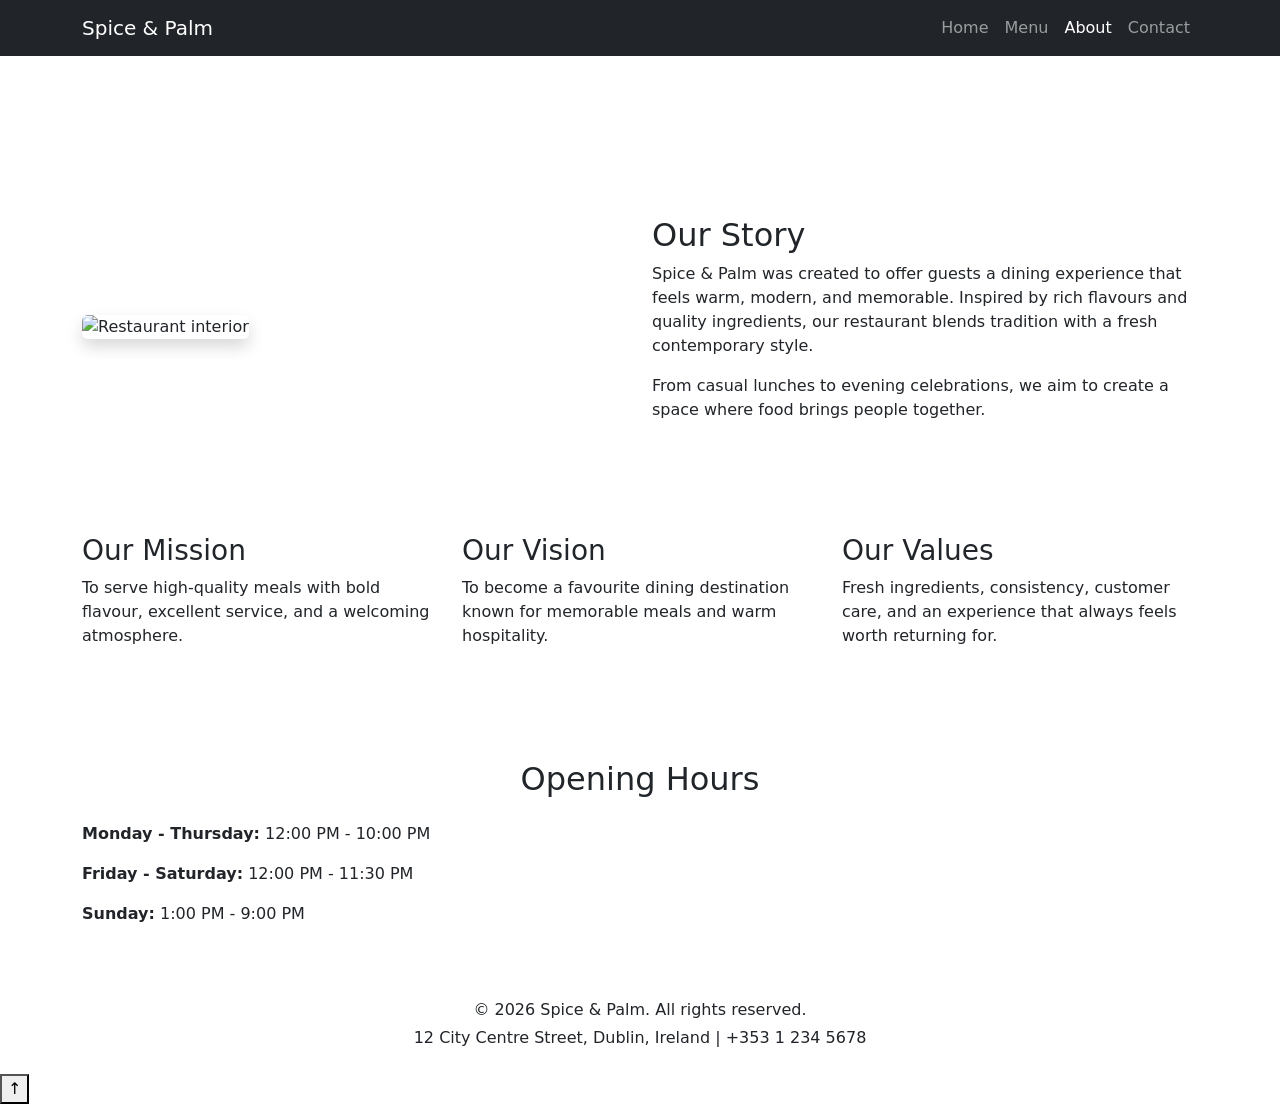
==== about.html @ 191adf2b "Add files via upload" ====
<!--Fine Dining for Spice & Palm-->
<!--All images were gotten from Unsplash.com-->



<!DOCTYPE html>
<html lang="en">
	<head>
		<meta charset="UTF-8">
		<meta name="viewport" content="width=device-width, initial-scale=1.0">
		<title>About Us | Spice & Palm</title>

		<!-- bootstrap CSS -->
		<link href="https://cdn.jsdelivr.net/npm/bootstrap@5.3.3/dist/css/bootstrap.min.css" rel="stylesheet">

		<!-- external CSS -->
		<link rel="stylesheet" href="CSS/external.css">
	</head>
	<body>

		<!-- navigation bar -->
		<header>
			<nav class="navbar navbar-expand-lg navbar-dark bg-dark">
				<div class="container">
					<a class="navbar-brand" href="index.html">Spice & Palm</a>
					<button class="navbar-toggler" type="button" data-bs-toggle="collapse" data-bs-target="#navbarNav">
						<span class="navbar-toggler-icon"></span>
					</button>

					<div class="collapse navbar-collapse" id="navbarNav">
						<ul class="navbar-nav ms-auto">
							<li class="nav-item"><a class="nav-link" href="index.html" target="_blank">Home</a></li>
							<li class="nav-item"><a class="nav-link" href="menu.html" target="_blank">Menu</a></li>
						    <li class="nav-item"><a class="nav-link active" href="about.html">About</a></li>
							<li class="nav-item"><a class="nav-link" href="contact.html" target="_blank">Contact</a></li>
						</ul>
					</div>
				</div>
			</nav>
		</header>

		<main>
			<!-- about hero -->
			<section class="about-hero text-center text-white d-flex align-items-center">
				<div class="container">
				  <h1 class="display-5 fw-bold">About Spice & Palm</h1>
				  <p class="lead">Where bold flavours, hospitality, and style come together.</p>
				</div>
			</section>

			<!-- our story -->
			<section class="container my-5">
				<div class="row align-items-center g-4">
					<div class="col-md-6">
						<img src="IMAGES/contact_hero.avif" alt="Restaurant interior" class="img-fluid rounded shadow">
					</div>
					<div class="col-md-6">
						<h2 class="section-title">Our Story</h2>
						<p>
						  Spice & Palm was created to offer guests a dining experience that feels warm, modern, and memorable.
						  Inspired by rich flavours and quality ingredients, our restaurant blends tradition with a fresh contemporary style.
						</p>
						<p>
						  From casual lunches to evening celebrations, we aim to create a space where food brings people together.
						</p>
					</div>
				</div>
			</section>

			<!-- mission / vision -->
			<section class="about-values py-5">
				<div class="container">
					<div class="row g-4">
						<div class="col-md-4">
							<div class="value-card h-100">
								<h3>Our Mission</h3>
								<p>To serve high-quality meals with bold flavour, excellent service, and a welcoming atmosphere.</p>
						  </div>
						</div>
						<div class="col-md-4">
							<div class="value-card h-100">
								<h3>Our Vision</h3>
								<p>To become a favourite dining destination known for memorable meals and warm hospitality.</p>
							</div>
						</div>
						<div class="col-md-4">
							<div class="value-card h-100">
								<h3>Our Values</h3>
								<p>Fresh ingredients, consistency, customer care, and an experience that always feels worth returning for.</p>
							</div>
						</div>
					</div>
				</div>
			</section>

		  <!-- opening hours -->
			<section class="container my-5">
				<h2 class="section-title text-center mb-4">Opening Hours</h2>
				<div class="hours-box mx-auto">
				  <p><strong>Monday - Thursday:</strong> 12:00 PM - 10:00 PM</p>
				  <p><strong>Friday - Saturday:</strong> 12:00 PM - 11:30 PM</p>
				  <p><strong>Sunday:</strong> 1:00 PM - 9:00 PM</p>
				</div>
			</section>
		</main>

		<!--footer-->
		<footer class="text-center py-4">
			<div class="container">
				<p class="mb-1">&copy; 2026 Spice & Palm. All rights reserved.</p>
				<p class="mb-0">12 City Centre Street, Dublin, Ireland | +353 1 234 5678</p>
			</div>
		</footer>

		<!--back to the top arrow -->
		<button onclick="scrollToTop()" id="topBtn">↑</button>

		<!-- bootstrap JS -->
		<script src="https://cdn.jsdelivr.net/npm/bootstrap@5.3.3/dist/js/bootstrap.bundle.min.js"></script>

		<!-- external JS -->
		<script src="JS/external.js"></script>
	</body>
</html>
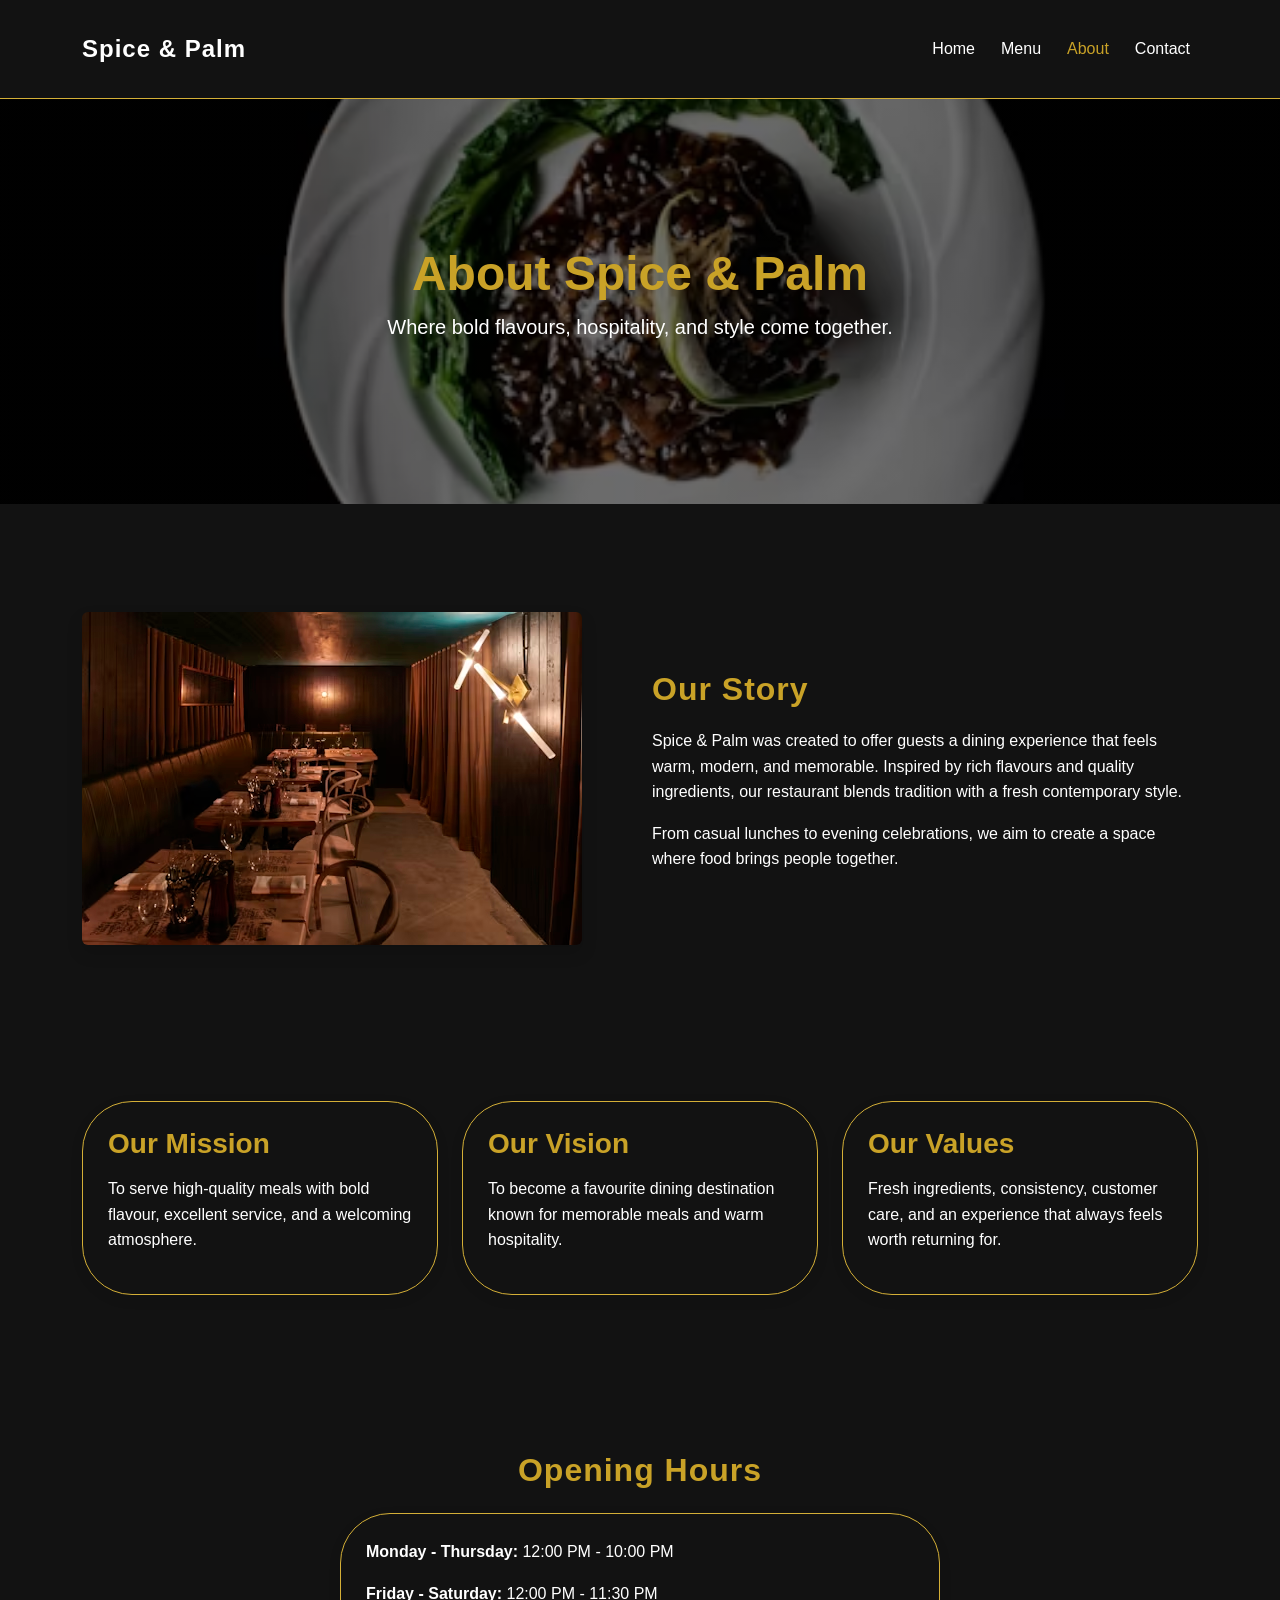
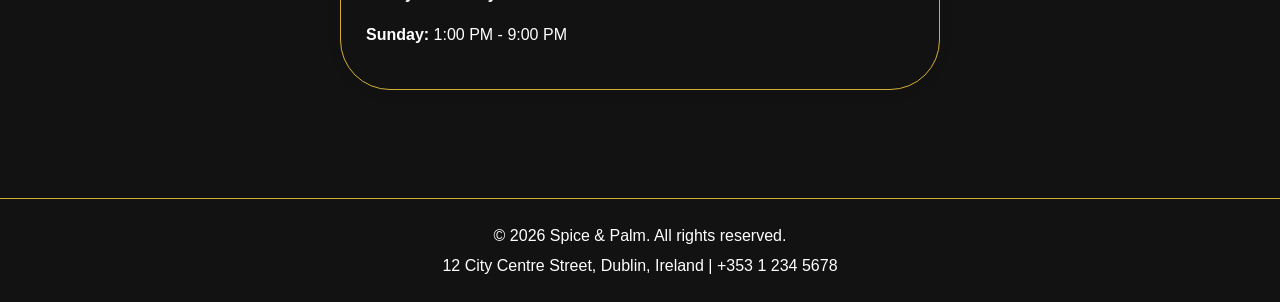
==== commit d3dfb7a7: "My local website files" ====
--- a/about.html
+++ b/about.html
@@ -1,124 +1,125 @@
-<!--Fine Dining for Spice & Palm-->
-<!--All images were gotten from Unsplash.com-->
-
-
-
-<!DOCTYPE html>
-<html lang="en">
-	<head>
-		<meta charset="UTF-8">
-		<meta name="viewport" content="width=device-width, initial-scale=1.0">
-		<title>About Us | Spice & Palm</title>
-
-		<!-- bootstrap CSS -->
-		<link href="https://cdn.jsdelivr.net/npm/bootstrap@5.3.3/dist/css/bootstrap.min.css" rel="stylesheet">
-
-		<!-- external CSS -->
-		<link rel="stylesheet" href="CSS/external.css">
-	</head>
-	<body>
-
-		<!-- navigation bar -->
-		<header>
-			<nav class="navbar navbar-expand-lg navbar-dark bg-dark">
-				<div class="container">
-					<a class="navbar-brand" href="index.html">Spice & Palm</a>
-					<button class="navbar-toggler" type="button" data-bs-toggle="collapse" data-bs-target="#navbarNav">
-						<span class="navbar-toggler-icon"></span>
-					</button>
-
-					<div class="collapse navbar-collapse" id="navbarNav">
-						<ul class="navbar-nav ms-auto">
-							<li class="nav-item"><a class="nav-link" href="index.html" target="_blank">Home</a></li>
-							<li class="nav-item"><a class="nav-link" href="menu.html" target="_blank">Menu</a></li>
-						    <li class="nav-item"><a class="nav-link active" href="about.html">About</a></li>
-							<li class="nav-item"><a class="nav-link" href="contact.html" target="_blank">Contact</a></li>
-						</ul>
-					</div>
-				</div>
-			</nav>
-		</header>
-
-		<main>
-			<!-- about hero -->
-			<section class="about-hero text-center text-white d-flex align-items-center">
-				<div class="container">
-				  <h1 class="display-5 fw-bold">About Spice & Palm</h1>
-				  <p class="lead">Where bold flavours, hospitality, and style come together.</p>
-				</div>
-			</section>
-
-			<!-- our story -->
-			<section class="container my-5">
-				<div class="row align-items-center g-4">
-					<div class="col-md-6">
-						<img src="IMAGES/contact_hero.avif" alt="Restaurant interior" class="img-fluid rounded shadow">
-					</div>
-					<div class="col-md-6">
-						<h2 class="section-title">Our Story</h2>
-						<p>
-						  Spice & Palm was created to offer guests a dining experience that feels warm, modern, and memorable.
-						  Inspired by rich flavours and quality ingredients, our restaurant blends tradition with a fresh contemporary style.
-						</p>
-						<p>
-						  From casual lunches to evening celebrations, we aim to create a space where food brings people together.
-						</p>
-					</div>
-				</div>
-			</section>
-
-			<!-- mission / vision -->
-			<section class="about-values py-5">
-				<div class="container">
-					<div class="row g-4">
-						<div class="col-md-4">
-							<div class="value-card h-100">
-								<h3>Our Mission</h3>
-								<p>To serve high-quality meals with bold flavour, excellent service, and a welcoming atmosphere.</p>
-						  </div>
-						</div>
-						<div class="col-md-4">
-							<div class="value-card h-100">
-								<h3>Our Vision</h3>
-								<p>To become a favourite dining destination known for memorable meals and warm hospitality.</p>
-							</div>
-						</div>
-						<div class="col-md-4">
-							<div class="value-card h-100">
-								<h3>Our Values</h3>
-								<p>Fresh ingredients, consistency, customer care, and an experience that always feels worth returning for.</p>
-							</div>
-						</div>
-					</div>
-				</div>
-			</section>
-
-		  <!-- opening hours -->
-			<section class="container my-5">
-				<h2 class="section-title text-center mb-4">Opening Hours</h2>
-				<div class="hours-box mx-auto">
-				  <p><strong>Monday - Thursday:</strong> 12:00 PM - 10:00 PM</p>
-				  <p><strong>Friday - Saturday:</strong> 12:00 PM - 11:30 PM</p>
-				  <p><strong>Sunday:</strong> 1:00 PM - 9:00 PM</p>
-				</div>
-			</section>
-		</main>
-
-		<!--footer-->
-		<footer class="text-center py-4">
-			<div class="container">
-				<p class="mb-1">&copy; 2026 Spice & Palm. All rights reserved.</p>
-				<p class="mb-0">12 City Centre Street, Dublin, Ireland | +353 1 234 5678</p>
-			</div>
-		</footer>
-
-		<!--back to the top arrow -->
-		<button onclick="scrollToTop()" id="topBtn">↑</button>
-
-		<!-- bootstrap JS -->
-		<script src="https://cdn.jsdelivr.net/npm/bootstrap@5.3.3/dist/js/bootstrap.bundle.min.js"></script>
-
-		<!-- external JS -->
-		<script src="JS/external.js"></script>
-	</body>
+<!--Fine Dining for Spice & Palm-->
+<!--All images were gotten from Unsplash.com-->
+<!--bootstrap was linked via CDN assuming there will be internet when the website is viewed-->
+
+
+
+<!DOCTYPE html>
+<html lang="en">
+	<head>
+		<meta charset="UTF-8">
+		<meta name="viewport" content="width=device-width, initial-scale=1.0">
+		<title>About Us | Spice & Palm</title>
+
+		<!-- bootstrap CSS -->
+		<link href="https://cdn.jsdelivr.net/npm/bootstrap@5.3.3/dist/css/bootstrap.min.css" rel="stylesheet">
+
+		<!-- external CSS -->
+		<link rel="stylesheet" href="CSS/external.css">
+	</head>
+	<body>
+
+		<!-- navigation bar -->
+		<header>
+			<nav class="navbar navbar-expand-lg navbar-dark bg-dark">
+				<div class="container">
+					<a class="navbar-brand" href="index.html">Spice & Palm</a>
+					<button class="navbar-toggler" type="button" data-bs-toggle="collapse" data-bs-target="#navbarNav">
+						<span class="navbar-toggler-icon"></span>
+					</button>
+
+					<div class="collapse navbar-collapse" id="navbarNav">
+						<ul class="navbar-nav ms-auto">
+							<li class="nav-item"><a class="nav-link" href="index.html" target="_blank">Home</a></li>
+							<li class="nav-item"><a class="nav-link" href="menu.html" target="_blank">Menu</a></li>
+						    <li class="nav-item"><a class="nav-link active" href="about.html">About</a></li>
+							<li class="nav-item"><a class="nav-link" href="contact.html" target="_blank">Contact</a></li>
+						</ul>
+					</div>
+				</div>
+			</nav>
+		</header>
+
+		<main>
+			<!-- about hero -->
+			<section class="about-hero text-center text-white d-flex align-items-center">
+				<div class="container">
+				  <h1 class="display-5 fw-bold">About Spice & Palm</h1>
+				  <p class="lead">Where bold flavours, hospitality, and style come together.</p>
+				</div>
+			</section>
+
+			<!-- our story -->
+			<section class="container my-5">
+				<div class="row align-items-center g-4">
+					<div class="col-md-6">
+						<img src="IMAGES/contact_hero.avif" alt="Restaurant interior" class="img-fluid rounded shadow">
+					</div>
+					<div class="col-md-6">
+						<h2 class="section-title">Our Story</h2>
+						<p>
+						  Spice & Palm was created to offer guests a dining experience that feels warm, modern, and memorable.
+						  Inspired by rich flavours and quality ingredients, our restaurant blends tradition with a fresh contemporary style.
+						</p>
+						<p>
+						  From casual lunches to evening celebrations, we aim to create a space where food brings people together.
+						</p>
+					</div>
+				</div>
+			</section>
+
+			<!-- mission / vision -->
+			<section class="about-values py-5">
+				<div class="container">
+					<div class="row g-4">
+						<div class="col-md-4">
+							<div class="value-card h-100">
+								<h3>Our Mission</h3>
+								<p>To serve high-quality meals with bold flavour, excellent service, and a welcoming atmosphere.</p>
+						  </div>
+						</div>
+						<div class="col-md-4">
+							<div class="value-card h-100">
+								<h3>Our Vision</h3>
+								<p>To become a favourite dining destination known for memorable meals and warm hospitality.</p>
+							</div>
+						</div>
+						<div class="col-md-4">
+							<div class="value-card h-100">
+								<h3>Our Values</h3>
+								<p>Fresh ingredients, consistency, customer care, and an experience that always feels worth returning for.</p>
+							</div>
+						</div>
+					</div>
+				</div>
+			</section>
+
+		  <!-- opening hours -->
+			<section class="container my-5">
+				<h2 class="section-title text-center mb-4">Opening Hours</h2>
+				<div class="hours-box mx-auto">
+				  <p><strong>Monday - Thursday:</strong> 12:00 PM - 10:00 PM</p>
+				  <p><strong>Friday - Saturday:</strong> 12:00 PM - 11:30 PM</p>
+				  <p><strong>Sunday:</strong> 1:00 PM - 9:00 PM</p>
+				</div>
+			</section>
+		</main>
+
+		<!--footer-->
+		<footer class="text-center py-4">
+			<div class="container">
+				<p class="mb-1">&copy; 2026 Spice & Palm. All rights reserved.</p>
+				<p class="mb-0">12 City Centre Street, Dublin, Ireland | +353 1 234 5678</p>
+			</div>
+		</footer>
+
+		<!--back to the top arrow -->
+		<button onclick="scrollToTop()" id="topBtn">↑</button>
+
+		<!-- bootstrap JS -->
+		<script src="https://cdn.jsdelivr.net/npm/bootstrap@5.3.3/dist/js/bootstrap.bundle.min.js"></script>
+
+		<!-- external JS -->
+		<script src="JS/external.js"></script>
+	</body>
 </html>
--- a/CSS/external.css
+++ b/CSS/external.css
@@ -0,0 +1,346 @@
+:root {
+  --primary: #121212;
+  --accent: #C9A227;
+  --bg: #FAFAFA;
+  --text: #FFFFFF;
+  --white: #FFFFFF;
+  --muted: #777777;
+}
+
+body {
+  font-family: Arial, sans-serif;
+  background-color: #121212;
+  color: var(--text);
+  margin: 0;
+  padding: 0;
+  line-height: 1.6;
+}
+
+section {
+  padding: 60px 0;
+}
+
+h1, h2, h3, h4, h5 {
+  color: var(--accent);
+  font-weight: 700;
+}
+
+p {
+  color: var(--text);
+}
+
+a {
+  text-decoration: none;
+}
+
+/* Navbar */
+.navbar {
+  background-color: var(--primary) !important;
+  padding: 15px 0;
+}
+
+.navbar-brand {
+  font-weight: bold;
+  letter-spacing: 1px;
+  font-size: 1.5rem;
+  color: var(--white) !important;
+}
+
+.nav-link {
+  color: var(--white) !important;
+  margin-left: 10px;
+  font-weight: 500;
+  transition: color 0.3s ease;
+}
+
+.nav-link:hover,
+.nav-link.active {
+  color: var(--accent) !important;
+}
+
+/* General text */
+.section-title {
+  color: var(--accent);
+  font-weight: bold;
+  margin-bottom: 20px;
+  letter-spacing: 1px;
+}
+
+.section-text {
+  max-width: 800px;
+  margin: 0 auto;
+  line-height: 1.8;
+}
+
+/* Buttons */
+.btn-gold {
+  background-color: #D4AF37;
+  color: var(--text);
+  border: none;
+  padding: 12px 28px;
+  font-weight: 600;
+  border-radius: 30px;
+  transition: all 0.3s ease;
+}
+
+.btn-gold:hover {
+  background-color: #a8861d;
+  color: white;
+  transform: translateY(-2px);
+}
+
+.btn-outline-dark {
+  border-radius: 30px;
+  padding: 10px 20px;
+  font-weight: 600;
+}
+
+/* Hero sections */
+.hero,
+.menu-hero,
+.about-hero,
+.contact-hero {
+  text-align: center;
+  display: flex;
+  align-items: center;
+  color: var(--white);
+}
+
+.hero {
+  background: linear-gradient(rgba(0, 0, 0, 0.6), rgba(0, 0, 0, 0.6)),
+              url('../IMAGES/hero.avif') center/cover no-repeat;
+  min-height: 90vh;
+  padding: 60px 20px;
+}
+
+.menu-hero,
+.about-hero,
+.contact-hero {
+  min-height: 45vh;
+  padding: 60px 20px;
+}
+
+.menu-hero {
+  background: linear-gradient(rgba(0, 0, 0, 0.55), rgba(0, 0, 0, 0.55)),
+              url('../IMAGES/menu_hero.avif') center/cover no-repeat;
+}
+.about-hero {
+  background: linear-gradient(rgba(0, 0, 0, 0.55), rgba(0, 0, 0, 0.55)),
+              url('../IMAGES/mains.avif') center/cover no-repeat;
+}
+
+.contact-hero {
+  background: linear-gradient(rgba(0, 0, 0, 0.55), rgba(0, 0, 0, 0.55)),
+              url('../IMAGES/contact_hero.avif') center/cover no-repeat;
+}
+
+.menu-hero h1,
+.about-hero h1,
+.contact-hero h1 {
+  color: D4AF37;
+}
+
+.hero h1,
+.hero p,
+.menu-hero p,
+.about-hero p,
+.contact-hero p {
+  color: white;
+}
+
+.hero h1 span {
+	color: #D4AF37;
+}
+
+/* Cards and boxes */
+.card,
+.custom-card,
+.menu-card,
+.feature-box,
+.value-card,
+.hours-box,
+.contact-info-box,
+.form-box {
+  border: 1px solid #D4AF37;
+  border-radius: 50px;
+  box-shadow: 0 4px 14px rgba(0, 0, 0, 0.07);
+    color: var(--text);
+
+}
+
+.custom-card,
+.menu-card {
+  transition: transform 0.3s ease, box-shadow 0.3s ease;
+}
+
+.custom-card:hover,
+.menu-card:hover {
+  transform: translateY(-4px);
+  box-shadow: 0 10px 20px rgba(0, 0, 0, 0.1);
+}
+
+.card img,
+.custom-card img,
+.menu-card img {
+  object-fit: cover;
+}
+
+/* Home page */
+.custom-card img {
+  height: 250px;
+}
+
+.why-choose,
+.about-values {
+  background-color: var(--primary);
+  color: var(--text);
+}
+
+.feature-box,
+.value-card,
+.hours-box,
+.contact-info-box,
+.form-box {
+  background-color: var(--black);
+  padding: 25px;
+}
+
+/* Menu page */
+.menu-buttons .btn {
+	  color: var(--text);
+  border-radius: 30px;
+  padding: 10px 20px;
+  font-weight: 600;
+}
+
+.menu-card {
+  overflow: hidden;
+}
+
+.menu-card img {
+  height: 250px;
+}
+
+.card-body{
+	background-color: var(--primary);
+}
+
+.menu-tag {
+  display: inline-block;
+  background-color: #D4AF37;
+  color: var(--primary);
+  font-size: 0.85rem;
+  padding: 5px 12px;
+  border-radius: 20px;
+}
+
+.menu-price {
+  font-weight: bold;
+  color: var(--accent);
+  color: var(--accent);
+  font-size: 1.1rem;
+  margin-top: 1px;
+}
+
+/* About page */
+.value-card h3 {
+  color: var(--accent);
+  margin-bottom: 15px;
+}
+
+.hours-box {
+  max-width: 600px;
+}
+
+/* Contact page */
+.contact-info-box,
+.form-box {
+  padding: 30px;
+  border: 1px solid #D4AF37;
+}
+
+.form-control {
+	background-color: var(--primary);
+  border-radius: 10px;
+  padding: 12px;
+  border: 1px solid #D4AF37;
+}
+
+.form-control:focus {
+  border-color: var(--accent);
+  box-shadow: 0 0 0 0.2rem rgba(212, 175, 55, 0.2);
+}
+
+textarea.form-control {
+  resize: none;
+}
+
+/* header & Footer */
+header {
+	background-color: var(--primary);
+      padding: 10px 30px;
+      border-bottom: 1px solid #D4AF37;
+      position: sticky;
+      top: 0;
+      z-index: 1000;
+    }
+	
+footer {
+  background-color: var(--primary);
+  color: var(--white);
+  margin-top: 40px;
+  padding: 30px 0;
+  border-top: 1px solid #D4AF37;
+}
+
+footer p {
+  color: var(--white);
+  margin: 0;
+}
+
+/* Responsive Design */
+@media (max-width: 768px) {
+  section {
+    padding: 40px 0;
+  }
+
+  .hero {
+    min-height: 90vh;
+    padding: 40px 15px;
+  }
+
+  .menu-hero,
+  .about-hero,
+  .contact-hero {
+    min-height: 35vh;
+    padding: 40px 15px;
+  }
+
+  .hero h1 {
+    font-size: 2rem;
+  }
+
+  .hero p,
+  .menu-hero p,
+  .about-hero p,
+  .contact-hero p {
+    font-size: 1rem;
+  }
+}
+
+#topBtn {
+  position: fixed;
+  bottom: 20px;
+  right: 20px;
+  background-color: #1f3b2d;
+  color: white;
+  border: none;
+  padding: 10px 15px;
+  border-radius: 50%;
+  display: none;
+}
+
+.map-box {
+  width: 100%;
+  max-width: 100%;
+}
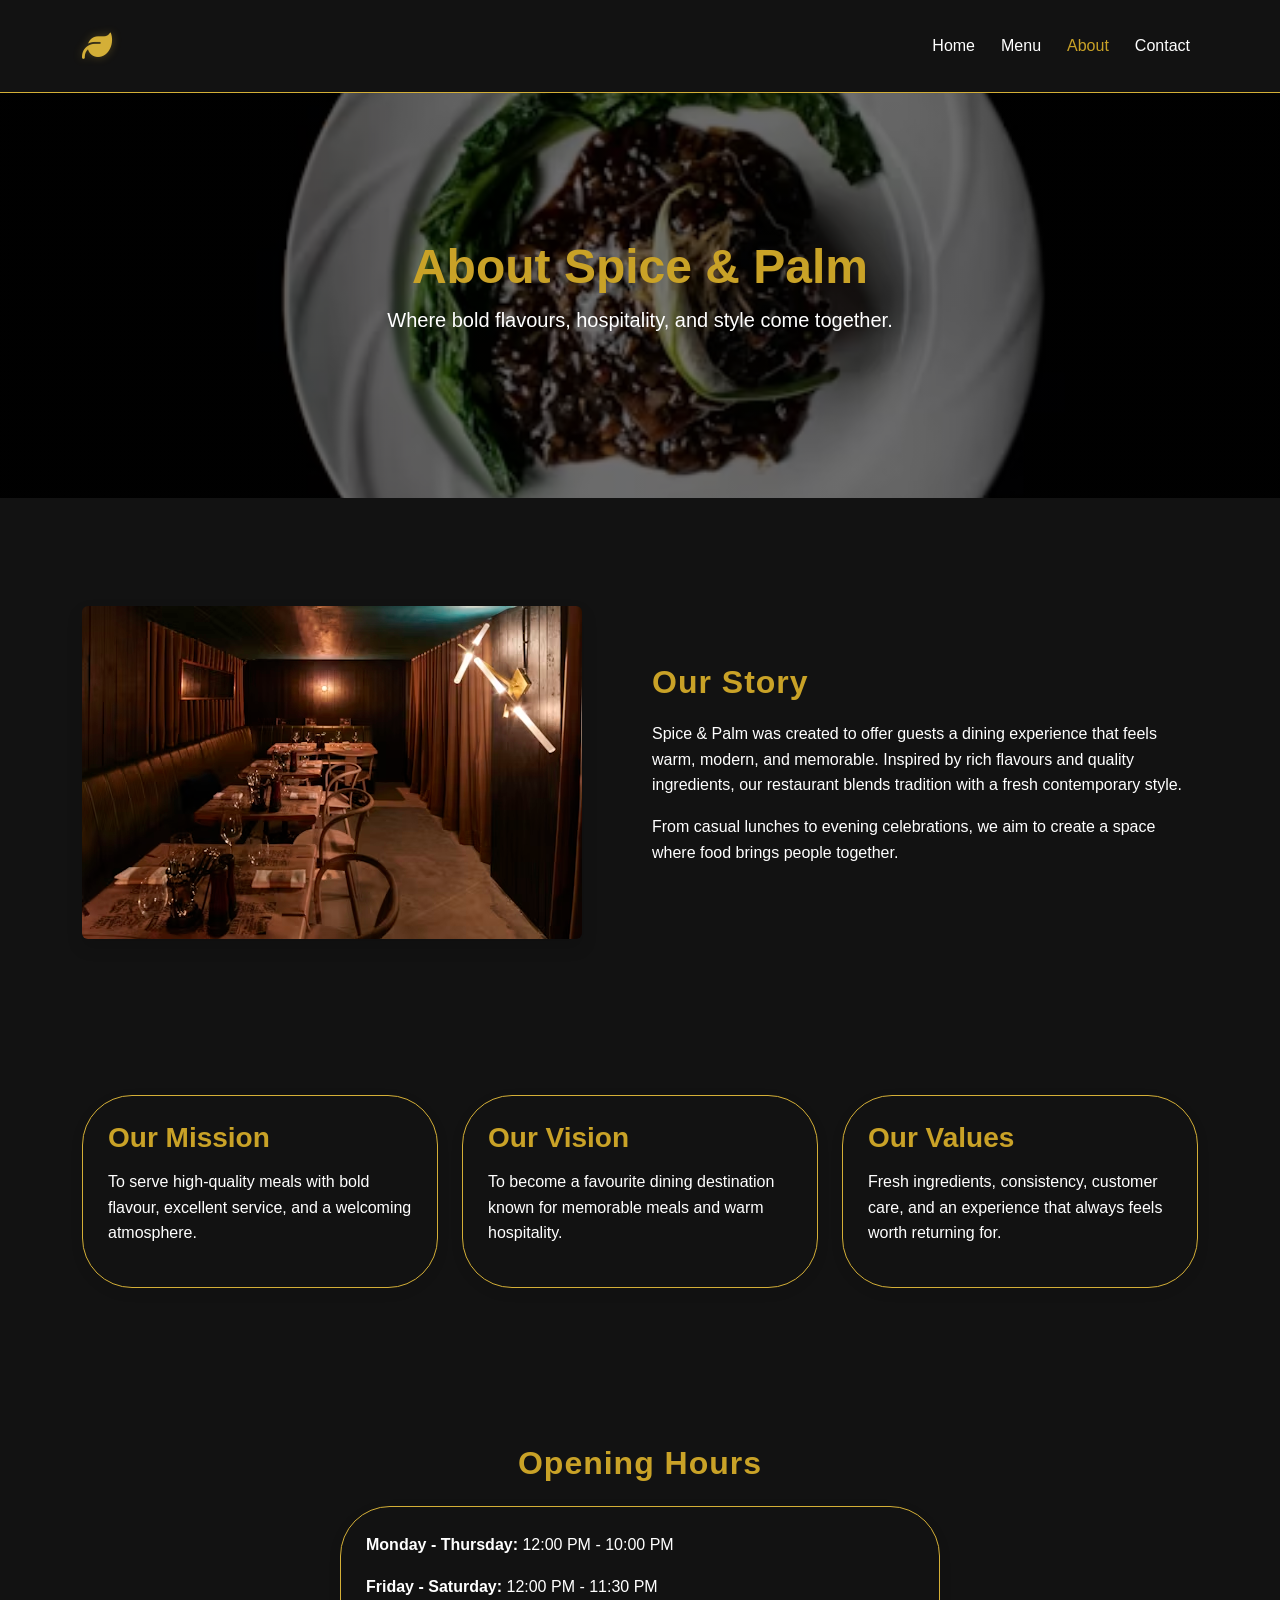
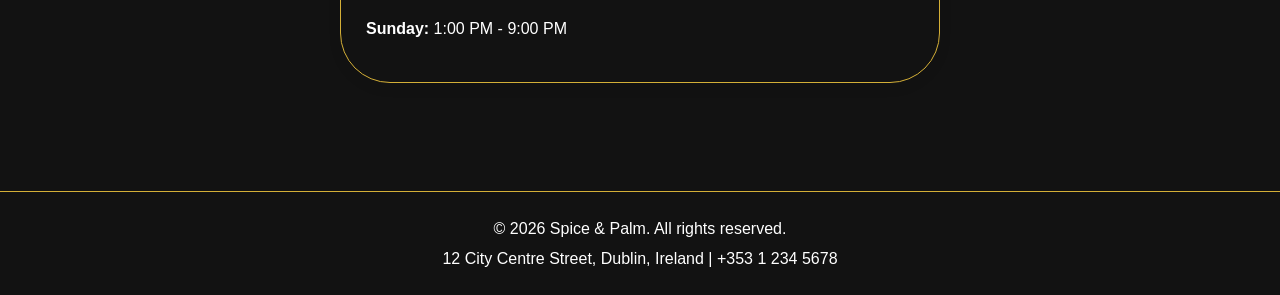
==== commit f7ee20ba: "I added extra comments in the <head> tag" ====
--- a/about.html
+++ b/about.html
@@ -16,6 +16,9 @@
 
 		<!-- external CSS -->
 		<link rel="stylesheet" href="CSS/external.css">
+		
+		<!--header icon image was iinserted using fotawesome.com-->
+		<link rel="stylesheet" href="https://cdnjs.cloudflare.com/ajax/libs/font-awesome/6.5.0/css/all.min.css">
 	</head>
 	<body>
 
@@ -23,7 +26,7 @@
 		<header>
 			<nav class="navbar navbar-expand-lg navbar-dark bg-dark">
 				<div class="container">
-					<a class="navbar-brand" href="index.html">Spice & Palm</a>
+					<a class="navbar-brand" href="index.html"><i class="fa-solid fa-leaf"></i></a>
 					<button class="navbar-toggler" type="button" data-bs-toggle="collapse" data-bs-target="#navbarNav">
 						<span class="navbar-toggler-icon"></span>
 					</button>
--- a/CSS/external.css
+++ b/CSS/external.css
@@ -1,28 +1,28 @@
 :root {
-  --primary: #121212;
-  --accent: #C9A227;
-  --bg: #FAFAFA;
-  --text: #FFFFFF;
-  --white: #FFFFFF;
-  --muted: #777777;
+	--primary: #121212;
+	--accent: #C9A227;
+	--bg: #FAFAFA;
+	--text: #FFFFFF;
+	--white: #FFFFFF;
+	--muted: #777777;
 }
 
 body {
-  font-family: Arial, sans-serif;
-  background-color: #121212;
-  color: var(--text);
-  margin: 0;
-  padding: 0;
-  line-height: 1.6;
+	font-family: Arial, sans-serif;
+	background-color: #121212;
+	color: var(--text);
+	margin: 0;
+	padding: 0;
+	line-height: 1.6;
 }
 
 section {
-  padding: 60px 0;
+	padding: 60px 0;
 }
 
 h1, h2, h3, h4, h5 {
-  color: var(--accent);
-  font-weight: 700;
+	color: var(--accent);
+	font-weight: 700;
 }
 
 p {
@@ -31,6 +31,11 @@
 
 a {
   text-decoration: none;
+}
+
+a i{
+	color: #d4af37;
+	margin-right: 10px;
 }
 
 /* Navbar */
@@ -40,10 +45,15 @@
 }
 
 .navbar-brand {
-  font-weight: bold;
-  letter-spacing: 1px;
-  font-size: 1.5rem;
-  color: var(--white) !important;
+	display:flex;
+	align-items: center;
+	gap: 10px;
+	font-family: 'PlayfairDisplay', serif;
+	font-weight: 700;
+	letter-spacing: 1.5px;
+	font-size: 30px;
+	color: white;
+	text-shadow: 0 0 10px rgba(212, 175, 55, 0.3);
 }
 
 .nav-link {
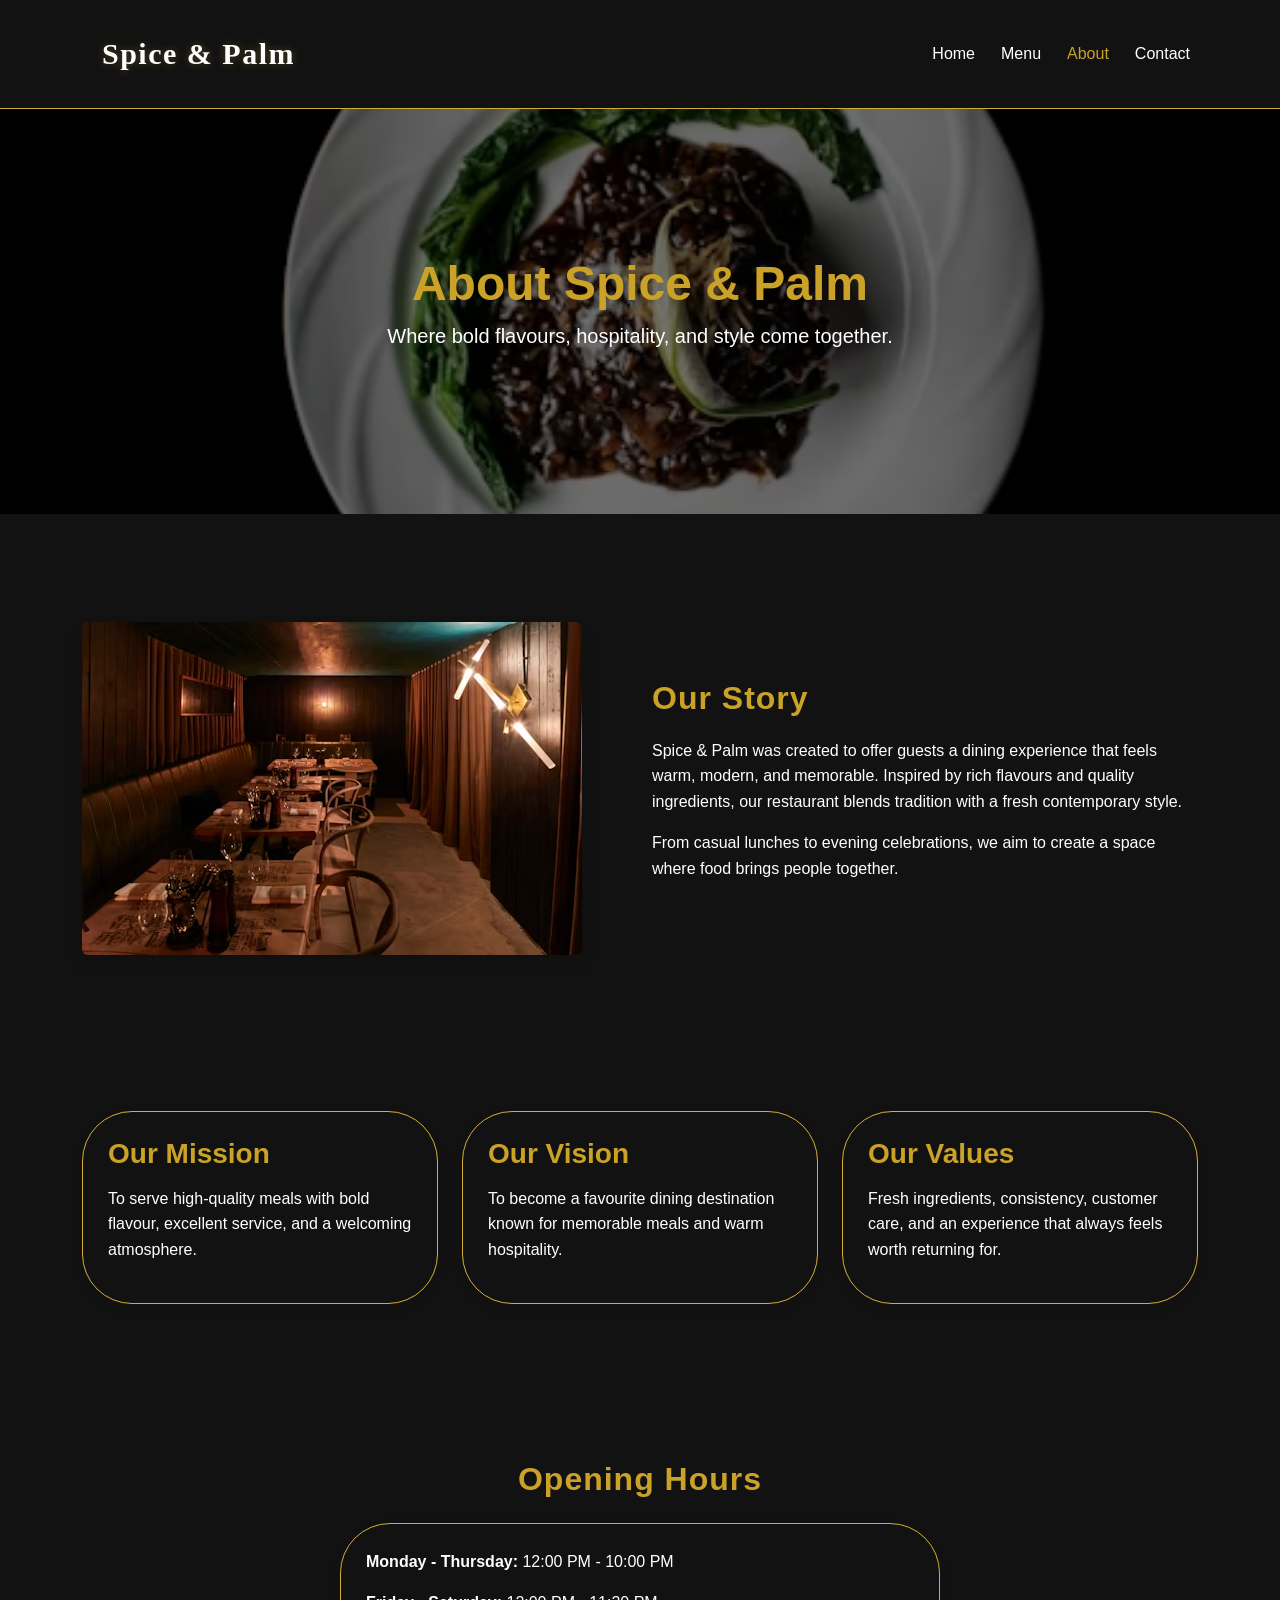
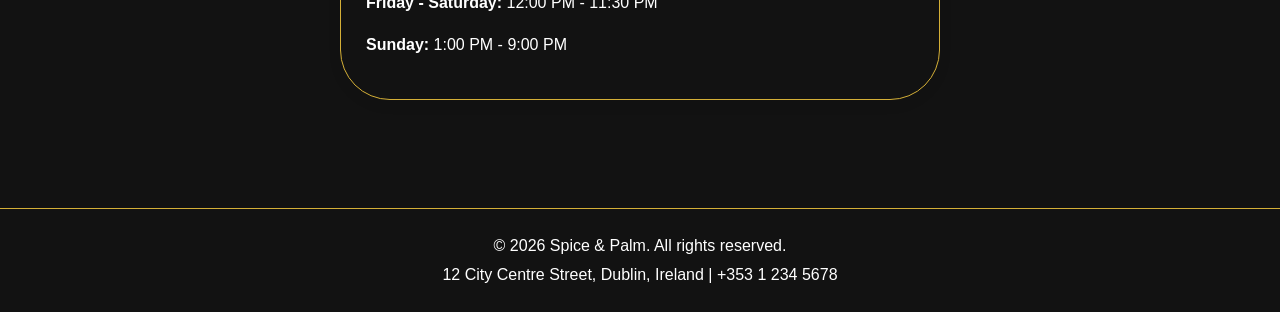
==== commit 8d69c030: "I added more comments in the <body> tag" ====
--- a/about.html
+++ b/about.html
@@ -17,7 +17,7 @@
 		<!-- external CSS -->
 		<link rel="stylesheet" href="CSS/external.css">
 		
-		<!--header icon image was iinserted using fotawesome.com-->
+		<!--header icon image was inserted using fontawesome.com-->
 		<link rel="stylesheet" href="https://cdnjs.cloudflare.com/ajax/libs/font-awesome/6.5.0/css/all.min.css">
 	</head>
 	<body>
@@ -26,7 +26,7 @@
 		<header>
 			<nav class="navbar navbar-expand-lg navbar-dark bg-dark">
 				<div class="container">
-					<a class="navbar-brand" href="index.html"><i class="fa-solid fa-leaf"></i></a>
+					<a class="navbar-brand" href="index.html"><i class="fa-thin fa-bowl-food"></i>Spice & Palm</a>
 					<button class="navbar-toggler" type="button" data-bs-toggle="collapse" data-bs-target="#navbarNav">
 						<span class="navbar-toggler-icon"></span>
 					</button>
--- a/CSS/external.css
+++ b/CSS/external.css
@@ -8,7 +8,7 @@
 }
 
 body {
-	font-family: Arial, sans-serif;
+  font-family: Arial, sans-serif;
 	background-color: #121212;
 	color: var(--text);
 	margin: 0;
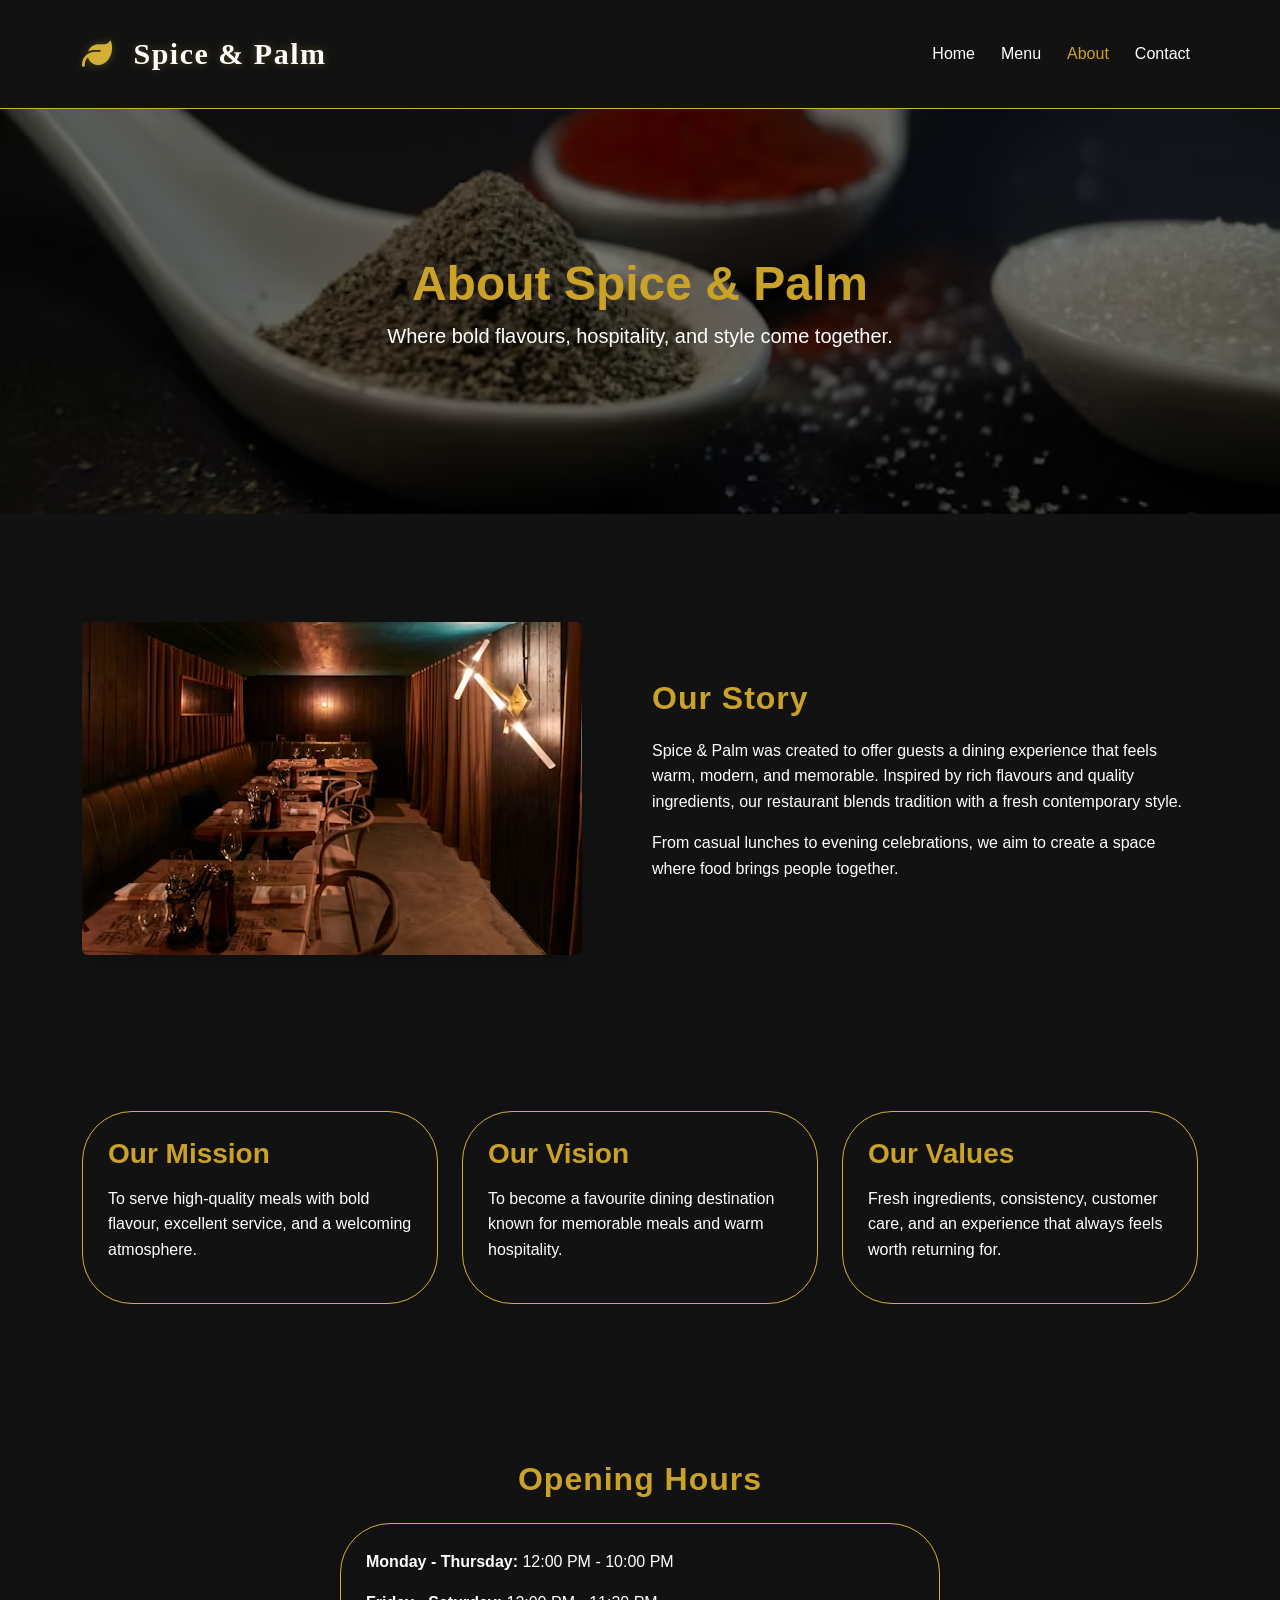
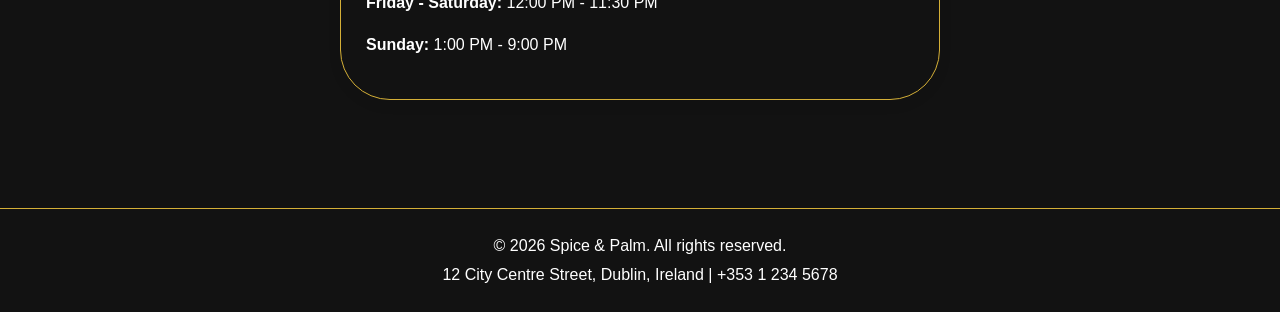
==== commit c9d3d1a0: "Form validation for specific input was updated. Logos were added on all pages." ====
--- a/about.html
+++ b/about.html
@@ -26,7 +26,7 @@
 		<header>
 			<nav class="navbar navbar-expand-lg navbar-dark bg-dark">
 				<div class="container">
-					<a class="navbar-brand" href="index.html"><i class="fa-thin fa-bowl-food"></i>Spice & Palm</a>
+					<a class="navbar-brand" href="index.html"><i class="fa-solid fa-leaf"></i>Spice & Palm</a>
 					<button class="navbar-toggler" type="button" data-bs-toggle="collapse" data-bs-target="#navbarNav">
 						<span class="navbar-toggler-icon"></span>
 					</button>
@@ -97,7 +97,8 @@
 				</div>
 			</section>
 
-		  <!-- opening hours -->
+
+		  	<!-- opening hours -->
 			<section class="container my-5">
 				<h2 class="section-title text-center mb-4">Opening Hours</h2>
 				<div class="hours-box mx-auto">
--- a/CSS/external.css
+++ b/CSS/external.css
@@ -1,3 +1,6 @@
+/* -All styling was done by Omoshalewa Mercy Adeniyi */
+
+
 :root {
 	--primary: #121212;
 	--accent: #C9A227;
@@ -105,7 +108,7 @@
   font-weight: 600;
 }
 
-/* Hero sections */
+/* hero sections */
 .hero,
 .menu-hero,
 .about-hero,
@@ -136,7 +139,7 @@
 }
 .about-hero {
   background: linear-gradient(rgba(0, 0, 0, 0.55), rgba(0, 0, 0, 0.55)),
-              url('../IMAGES/mains.avif') center/cover no-repeat;
+              url('../IMAGES/spice_hero_1.avif') center/cover no-repeat;
 }
 
 .contact-hero {
@@ -162,7 +165,7 @@
 	color: #D4AF37;
 }
 
-/* Cards and boxes */
+/* cards and boxes */
 .card,
 .custom-card,
 .menu-card,
@@ -174,7 +177,7 @@
   border: 1px solid #D4AF37;
   border-radius: 50px;
   box-shadow: 0 4px 14px rgba(0, 0, 0, 0.07);
-    color: var(--text);
+  color: var(--text);
 
 }
 
@@ -270,7 +273,7 @@
 }
 
 .form-control {
-	background-color: var(--primary);
+	background-color: var(--text);
   border-radius: 10px;
   padding: 12px;
   border: 1px solid #D4AF37;
@@ -354,3 +357,14 @@
   width: 100%;
   max-width: 100%;
 }
+
+.form-input {
+  display: flex;
+  flex-direction: column;
+  justify-content: center;
+}
+.error-msg {
+  font-size: 12px;
+  color: red;
+  display: none;
+}
